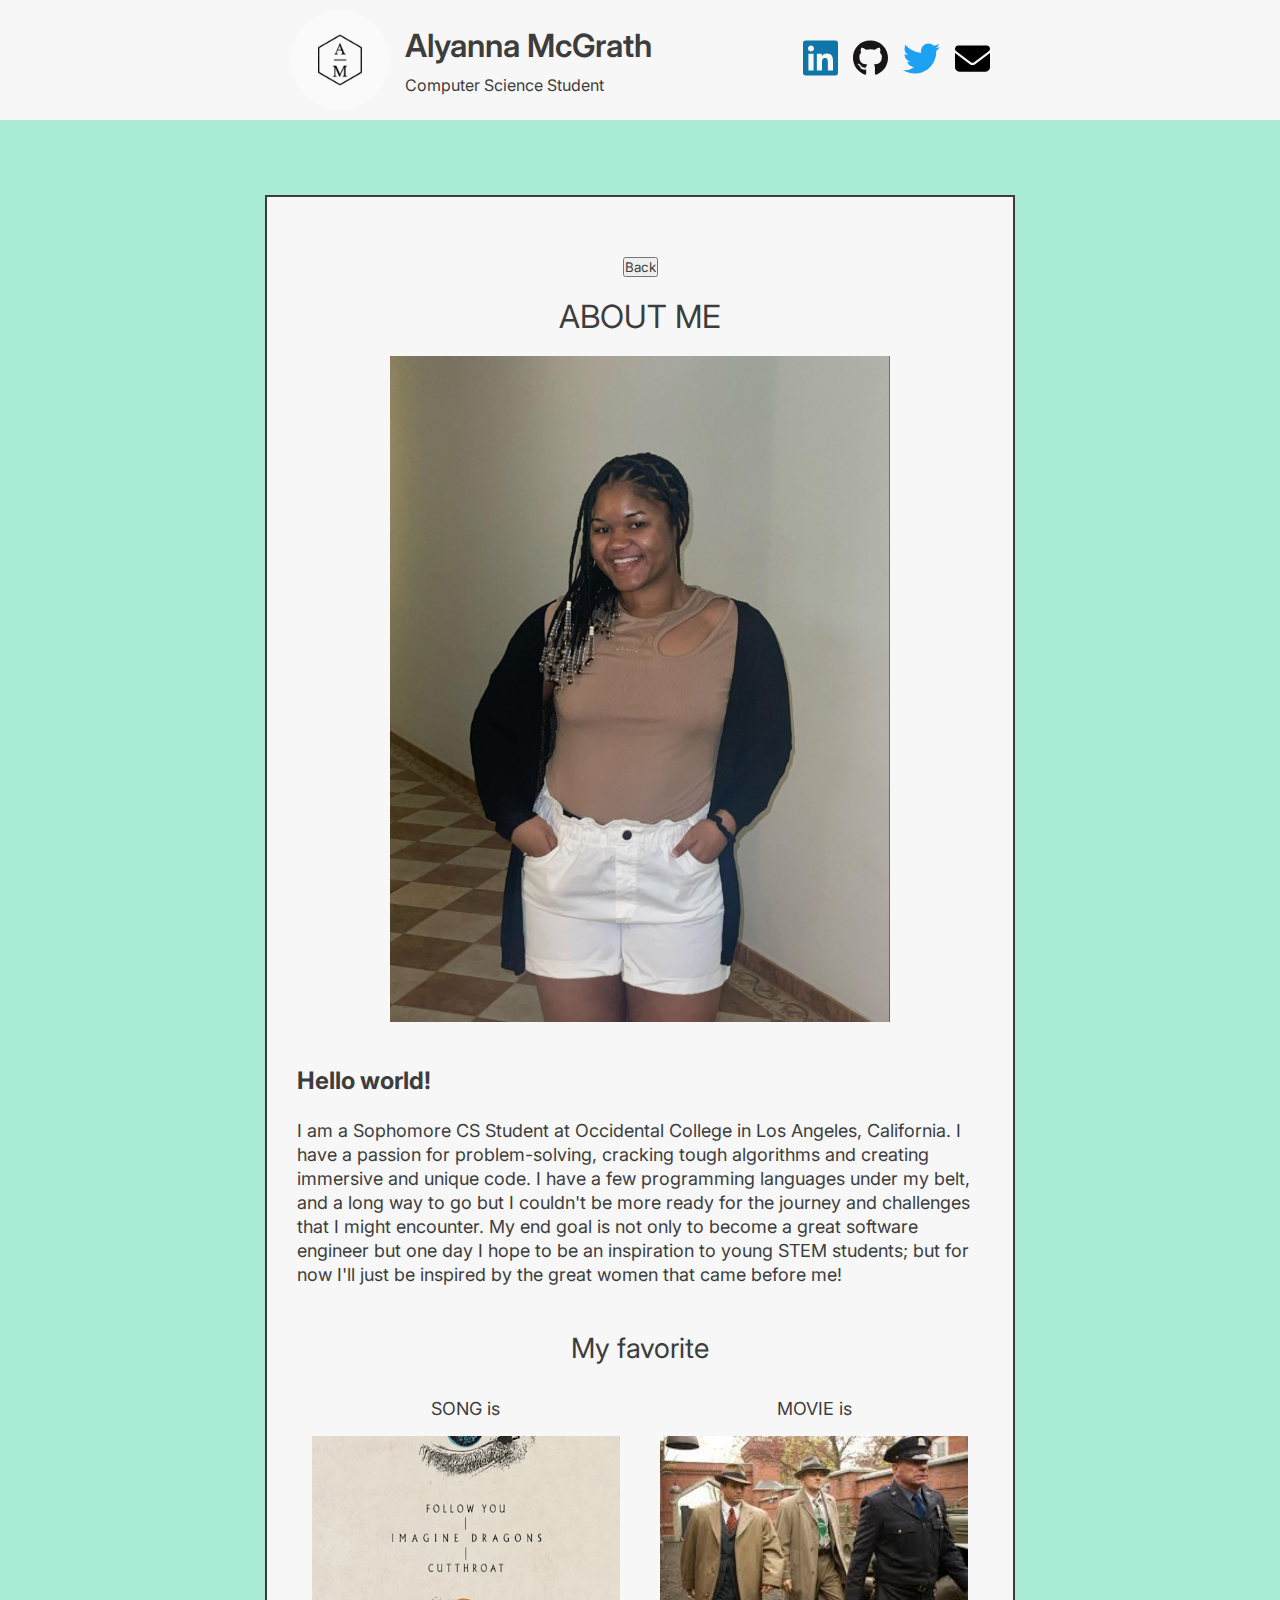
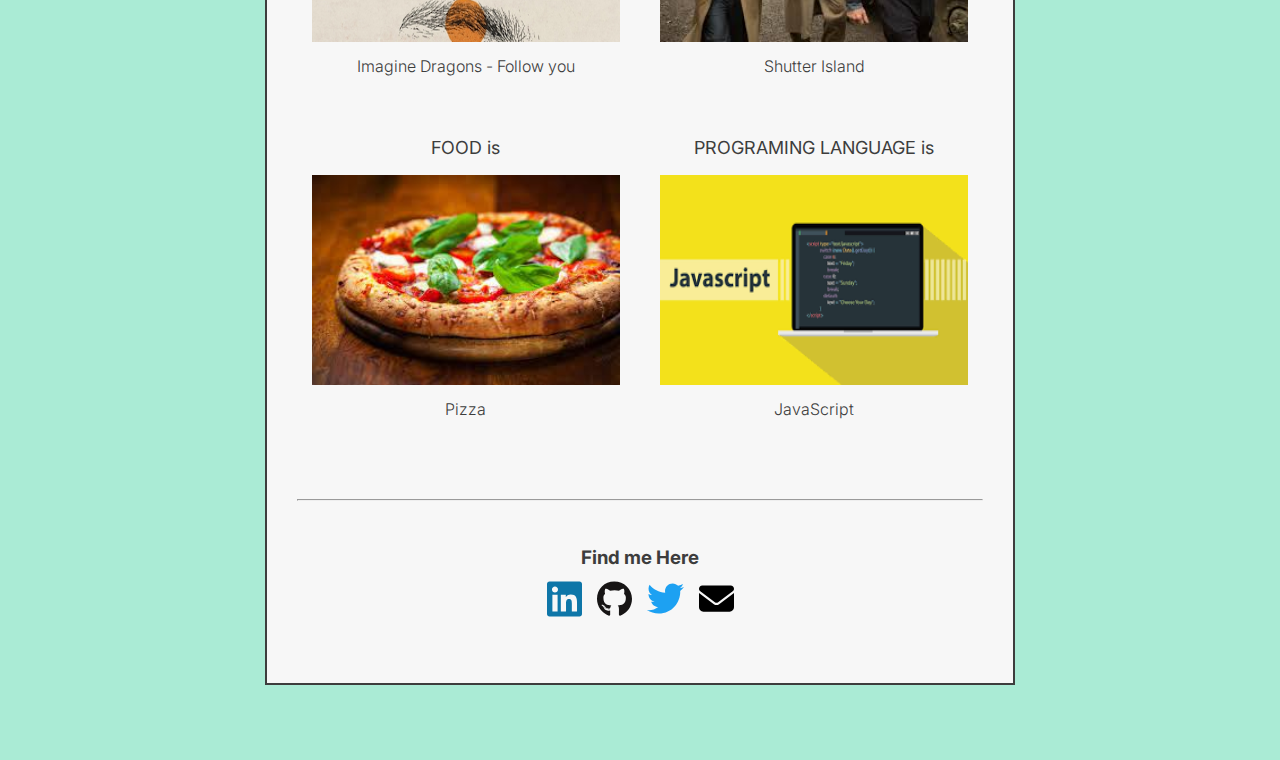
==== about.html @ 4835a9c9 "Update about.html" ====
<!DOCTYPE html>
<html lang="en">
<head>
    <meta charset="UTF-8">
    <meta http-equiv="X-UA-Compatible" content="IE=edge">
    <meta name="viewport" content="width=device-width, initial-scale=1.0">
    <title>Alyanna's personal website | About</title>
    <meta name="description" content="Alyanna's personal website">
    <meta name="author" content="Alyanna McGrath">
    <link rel="preconnect" href="https://fonts.googleapis.com">
    <link rel="preconnect" href="https://fonts.gstatic.com" crossorigin>
    <link href="https://fonts.googleapis.com/css2?family=Inter:wght@300;400;500;600;700&display=swap" rel="stylesheet">
     <link rel="stylesheet" href="./style.css">
</head>
<body>
    <!-- Header start -->
    <header class="header_wrapper">
        <div class="header_inner">
            <a href="./index.html" class="header-item">
                <img class="logo" src="./images_folder/logo.jpg" alt="logo">
                <div>
                    <h1>Alyanna McGrath</h1>
                    <h2>Computer Science Student</h2>
                </div>
            </a>
            <div class="header-item">
                <!-- linkedin -->
                <a href="https://www.linkedin.com/in/alyanna-mcgrath/ ">
                    <svg heihgt="35px" width="35px" xmlns="http://www.w3.org/2000/svg" fill="#0e76a8" viewBox="0 0 448 512"><!--! Font Awesome Pro 6.1.1 by @fontawesome - https://fontawesome.com License - https://fontawesome.com/license (Commercial License) Copyright 2022 Fonticons, Inc. --><path d="M416 32H31.9C14.3 32 0 46.5 0 64.3v383.4C0 465.5 14.3 480 31.9 480H416c17.6 0 32-14.5 32-32.3V64.3c0-17.8-14.4-32.3-32-32.3zM135.4 416H69V202.2h66.5V416zm-33.2-243c-21.3 0-38.5-17.3-38.5-38.5S80.9 96 102.2 96c21.2 0 38.5 17.3 38.5 38.5 0 21.3-17.2 38.5-38.5 38.5zm282.1 243h-66.4V312c0-24.8-.5-56.7-34.5-56.7-34.6 0-39.9 27-39.9 54.9V416h-66.4V202.2h63.7v29.2h.9c8.9-16.8 30.6-34.5 62.9-34.5 67.2 0 79.7 44.3 79.7 101.9V416z"/></svg>
                </a>
                <!-- github -->
                <a href="https://github.com/mcgrath-a ">
                    <svg heihgt="35px" width="35px" xmlns="http://www.w3.org/2000/svg" fill="#171515" viewBox="0 0 496 512"><!--! Font Awesome Pro 6.1.1 by @fontawesome - https://fontawesome.com License - https://fontawesome.com/license (Commercial License) Copyright 2022 Fonticons, Inc. --><path d="M165.9 397.4c0 2-2.3 3.6-5.2 3.6-3.3.3-5.6-1.3-5.6-3.6 0-2 2.3-3.6 5.2-3.6 3-.3 5.6 1.3 5.6 3.6zm-31.1-4.5c-.7 2 1.3 4.3 4.3 4.9 2.6 1 5.6 0 6.2-2s-1.3-4.3-4.3-5.2c-2.6-.7-5.5.3-6.2 2.3zm44.2-1.7c-2.9.7-4.9 2.6-4.6 4.9.3 2 2.9 3.3 5.9 2.6 2.9-.7 4.9-2.6 4.6-4.6-.3-1.9-3-3.2-5.9-2.9zM244.8 8C106.1 8 0 113.3 0 252c0 110.9 69.8 205.8 169.5 239.2 12.8 2.3 17.3-5.6 17.3-12.1 0-6.2-.3-40.4-.3-61.4 0 0-70 15-84.7-29.8 0 0-11.4-29.1-27.8-36.6 0 0-22.9-15.7 1.6-15.4 0 0 24.9 2 38.6 25.8 21.9 38.6 58.6 27.5 72.9 20.9 2.3-16 8.8-27.1 16-33.7-55.9-6.2-112.3-14.3-112.3-110.5 0-27.5 7.6-41.3 23.6-58.9-2.6-6.5-11.1-33.3 2.6-67.9 20.9-6.5 69 27 69 27 20-5.6 41.5-8.5 62.8-8.5s42.8 2.9 62.8 8.5c0 0 48.1-33.6 69-27 13.7 34.7 5.2 61.4 2.6 67.9 16 17.7 25.8 31.5 25.8 58.9 0 96.5-58.9 104.2-114.8 110.5 9.2 7.9 17 22.9 17 46.4 0 33.7-.3 75.4-.3 83.6 0 6.5 4.6 14.4 17.3 12.1C428.2 457.8 496 362.9 496 252 496 113.3 383.5 8 244.8 8zM97.2 352.9c-1.3 1-1 3.3.7 5.2 1.6 1.6 3.9 2.3 5.2 1 1.3-1 1-3.3-.7-5.2-1.6-1.6-3.9-2.3-5.2-1zm-10.8-8.1c-.7 1.3.3 2.9 2.3 3.9 1.6 1 3.6.7 4.3-.7.7-1.3-.3-2.9-2.3-3.9-2-.6-3.6-.3-4.3.7zm32.4 35.6c-1.6 1.3-1 4.3 1.3 6.2 2.3 2.3 5.2 2.6 6.5 1 1.3-1.3.7-4.3-1.3-6.2-2.2-2.3-5.2-2.6-6.5-1zm-11.4-14.7c-1.6 1-1.6 3.6 0 5.9 1.6 2.3 4.3 3.3 5.6 2.3 1.6-1.3 1.6-3.9 0-6.2-1.4-2.3-4-3.3-5.6-2z"/></svg>
                </a>
                <!-- twitter -->
                <a href="https://twitter.com/mcgrathalyanna">
                    <svg heihgt="37px" width="37px" xmlns="http://www.w3.org/2000/svg" viewBox="0 0 512 512" fill="#1DA1F2"><!--! Font Awesome Pro 6.1.1 by @fontawesome - https://fontawesome.com License - https://fontawesome.com/license (Commercial License) Copyright 2022 Fonticons, Inc. --><path d="M459.37 151.716c.325 4.548.325 9.097.325 13.645 0 138.72-105.583 298.558-298.558 298.558-59.452 0-114.68-17.219-161.137-47.106 8.447.974 16.568 1.299 25.34 1.299 49.055 0 94.213-16.568 130.274-44.832-46.132-.975-84.792-31.188-98.112-72.772 6.498.974 12.995 1.624 19.818 1.624 9.421 0 18.843-1.3 27.614-3.573-48.081-9.747-84.143-51.98-84.143-102.985v-1.299c13.969 7.797 30.214 12.67 47.431 13.319-28.264-18.843-46.781-51.005-46.781-87.391 0-19.492 5.197-37.36 14.294-52.954 51.655 63.675 129.3 105.258 216.365 109.807-1.624-7.797-2.599-15.918-2.599-24.04 0-57.828 46.782-104.934 104.934-104.934 30.213 0 57.502 12.67 76.67 33.137 23.715-4.548 46.456-13.32 66.599-25.34-7.798 24.366-24.366 44.833-46.132 57.827 21.117-2.273 41.584-8.122 60.426-16.243-14.292 20.791-32.161 39.308-52.628 54.253z"/></svg>
                </a>
                <!-- mail -->
                <a href="mailto:mcgratha@oxy.edu">
                    <svg heihgt="35px" width="35px" xmlns="http://www.w3.org/2000/svg" viewBox="0 0 512 512"><!--! Font Awesome Pro 6.1.1 by @fontawesome - https://fontawesome.com License - https://fontawesome.com/license (Commercial License) Copyright 2022 Fonticons, Inc. --><path d="M464 64C490.5 64 512 85.49 512 112C512 127.1 504.9 141.3 492.8 150.4L275.2 313.6C263.8 322.1 248.2 322.1 236.8 313.6L19.2 150.4C7.113 141.3 0 127.1 0 112C0 85.49 21.49 64 48 64H464zM217.6 339.2C240.4 356.3 271.6 356.3 294.4 339.2L512 176V384C512 419.3 483.3 448 448 448H64C28.65 448 0 419.3 0 384V176L217.6 339.2z"/></svg>
                </a>
            </div>
        </div>
    </header>
    <!-- Header end -->
    <div class="container_wrapper">
        <div class="container_inner container_about">
              <input type="button" onClick="location.href='index.html'" value='Back'>
            <h2 class="about__title">About me</h2>
             <!-- <INPUT TYPE="button" VALUE="Back" onClick="history.back()"> -->  
            <img class="about__photo" src="./images_folder/personalPhoto.jpg" alt="my photo">
            <div class="about__info">
                <h3>Hello world!</h3>
                <p>I am a Sophomore CS Student at Occidental College in Los Angeles, California. 
                    I have a passion for problem-solving, cracking tough algorithms and creating immersive and unique code.
                    I have a few programming languages under my belt, and a long way to go but I couldn't be more ready for the journey and challenges that
                    I might encounter. My end goal is not only to become a great software engineer but one day I hope to be an inspiration to young STEM students;
                    but for now I'll just be inspired by the great women that came before me!</p>
            </div>
            <h3 class="about__other">My favorite</h3>
            <div class="favorite">
                <div class="favorite-item">
                    <h4>SONG is</h4>
                    <img src="./images_folder/song.jpg" alt="My favorite SONG">
                    <p>Imagine Dragons - Follow you</p>
                </div>
                <div class="favorite-item">
                    <h4>MOVIE is</h4>
                    <img src="./images_folder/movie.jpg" alt="My favorite MOVIE">
                    <p>Shutter Island</p>
                </div>
                <div class="favorite-item">
                    <h4>FOOD is</h4>
                    <img src="./images_folder/pizza.jpg" alt="My favorite FOOD">
                    <p>Pizza</p>
                </div>
                <div class="favorite-item">
                    <h4>PROGRAMING LANGUAGE is</h4>
                    <img src="./images_folder/programLanguage.png" alt="My favorite PROGRAMING LANGUAGE">
                    <p>JavaScript</p>
                </div>
            </div>
            <hr>
            <div class="find-me">
                <h3>Find me Here</h3>
                <div class="social-div">
                    <!-- linkedin -->
                    <a href="https://www.linkedin.com/in/alyanna-mcgrath/ ">
                        <svg heihgt="35px" width="35px" xmlns="http://www.w3.org/2000/svg" fill="#0e76a8" viewBox="0 0 448 512"><!--! Font Awesome Pro 6.1.1 by @fontawesome - https://fontawesome.com License - https://fontawesome.com/license (Commercial License) Copyright 2022 Fonticons, Inc. --><path d="M416 32H31.9C14.3 32 0 46.5 0 64.3v383.4C0 465.5 14.3 480 31.9 480H416c17.6 0 32-14.5 32-32.3V64.3c0-17.8-14.4-32.3-32-32.3zM135.4 416H69V202.2h66.5V416zm-33.2-243c-21.3 0-38.5-17.3-38.5-38.5S80.9 96 102.2 96c21.2 0 38.5 17.3 38.5 38.5 0 21.3-17.2 38.5-38.5 38.5zm282.1 243h-66.4V312c0-24.8-.5-56.7-34.5-56.7-34.6 0-39.9 27-39.9 54.9V416h-66.4V202.2h63.7v29.2h.9c8.9-16.8 30.6-34.5 62.9-34.5 67.2 0 79.7 44.3 79.7 101.9V416z"/></svg>
                    </a>
                    <!-- github -->
                    <a href="https://github.com/mcgrath-a ">
                        <svg heihgt="35px" width="35px" xmlns="http://www.w3.org/2000/svg" fill="#171515" viewBox="0 0 496 512"><!--! Font Awesome Pro 6.1.1 by @fontawesome - https://fontawesome.com License - https://fontawesome.com/license (Commercial License) Copyright 2022 Fonticons, Inc. --><path d="M165.9 397.4c0 2-2.3 3.6-5.2 3.6-3.3.3-5.6-1.3-5.6-3.6 0-2 2.3-3.6 5.2-3.6 3-.3 5.6 1.3 5.6 3.6zm-31.1-4.5c-.7 2 1.3 4.3 4.3 4.9 2.6 1 5.6 0 6.2-2s-1.3-4.3-4.3-5.2c-2.6-.7-5.5.3-6.2 2.3zm44.2-1.7c-2.9.7-4.9 2.6-4.6 4.9.3 2 2.9 3.3 5.9 2.6 2.9-.7 4.9-2.6 4.6-4.6-.3-1.9-3-3.2-5.9-2.9zM244.8 8C106.1 8 0 113.3 0 252c0 110.9 69.8 205.8 169.5 239.2 12.8 2.3 17.3-5.6 17.3-12.1 0-6.2-.3-40.4-.3-61.4 0 0-70 15-84.7-29.8 0 0-11.4-29.1-27.8-36.6 0 0-22.9-15.7 1.6-15.4 0 0 24.9 2 38.6 25.8 21.9 38.6 58.6 27.5 72.9 20.9 2.3-16 8.8-27.1 16-33.7-55.9-6.2-112.3-14.3-112.3-110.5 0-27.5 7.6-41.3 23.6-58.9-2.6-6.5-11.1-33.3 2.6-67.9 20.9-6.5 69 27 69 27 20-5.6 41.5-8.5 62.8-8.5s42.8 2.9 62.8 8.5c0 0 48.1-33.6 69-27 13.7 34.7 5.2 61.4 2.6 67.9 16 17.7 25.8 31.5 25.8 58.9 0 96.5-58.9 104.2-114.8 110.5 9.2 7.9 17 22.9 17 46.4 0 33.7-.3 75.4-.3 83.6 0 6.5 4.6 14.4 17.3 12.1C428.2 457.8 496 362.9 496 252 496 113.3 383.5 8 244.8 8zM97.2 352.9c-1.3 1-1 3.3.7 5.2 1.6 1.6 3.9 2.3 5.2 1 1.3-1 1-3.3-.7-5.2-1.6-1.6-3.9-2.3-5.2-1zm-10.8-8.1c-.7 1.3.3 2.9 2.3 3.9 1.6 1 3.6.7 4.3-.7.7-1.3-.3-2.9-2.3-3.9-2-.6-3.6-.3-4.3.7zm32.4 35.6c-1.6 1.3-1 4.3 1.3 6.2 2.3 2.3 5.2 2.6 6.5 1 1.3-1.3.7-4.3-1.3-6.2-2.2-2.3-5.2-2.6-6.5-1zm-11.4-14.7c-1.6 1-1.6 3.6 0 5.9 1.6 2.3 4.3 3.3 5.6 2.3 1.6-1.3 1.6-3.9 0-6.2-1.4-2.3-4-3.3-5.6-2z"/></svg>
                    </a>
                    <!-- twitter -->
                    <a href="https://twitter.com/mcgrathalyanna">
                        <svg heihgt="37px" width="37px" xmlns="http://www.w3.org/2000/svg" viewBox="0 0 512 512" fill="#1DA1F2"><!--! Font Awesome Pro 6.1.1 by @fontawesome - https://fontawesome.com License - https://fontawesome.com/license (Commercial License) Copyright 2022 Fonticons, Inc. --><path d="M459.37 151.716c.325 4.548.325 9.097.325 13.645 0 138.72-105.583 298.558-298.558 298.558-59.452 0-114.68-17.219-161.137-47.106 8.447.974 16.568 1.299 25.34 1.299 49.055 0 94.213-16.568 130.274-44.832-46.132-.975-84.792-31.188-98.112-72.772 6.498.974 12.995 1.624 19.818 1.624 9.421 0 18.843-1.3 27.614-3.573-48.081-9.747-84.143-51.98-84.143-102.985v-1.299c13.969 7.797 30.214 12.67 47.431 13.319-28.264-18.843-46.781-51.005-46.781-87.391 0-19.492 5.197-37.36 14.294-52.954 51.655 63.675 129.3 105.258 216.365 109.807-1.624-7.797-2.599-15.918-2.599-24.04 0-57.828 46.782-104.934 104.934-104.934 30.213 0 57.502 12.67 76.67 33.137 23.715-4.548 46.456-13.32 66.599-25.34-7.798 24.366-24.366 44.833-46.132 57.827 21.117-2.273 41.584-8.122 60.426-16.243-14.292 20.791-32.161 39.308-52.628 54.253z"/></svg>
                    </a>
                    <!-- email -->
                    <a href="mailto:mcgratha@oxy.edu">
                        <svg heihgt="35px" width="35px" xmlns="http://www.w3.org/2000/svg" viewBox="0 0 512 512"><!--! Font Awesome Pro 6.1.1 by @fontawesome - https://fontawesome.com License - https://fontawesome.com/license (Commercial License) Copyright 2022 Fonticons, Inc. --><path d="M464 64C490.5 64 512 85.49 512 112C512 127.1 504.9 141.3 492.8 150.4L275.2 313.6C263.8 322.1 248.2 322.1 236.8 313.6L19.2 150.4C7.113 141.3 0 127.1 0 112C0 85.49 21.49 64 48 64H464zM217.6 339.2C240.4 356.3 271.6 356.3 294.4 339.2L512 176V384C512 419.3 483.3 448 448 448H64C28.65 448 0 419.3 0 384V176L217.6 339.2z"/></svg>
                    </a>
                </div>
            </div>
        </div>
    </div>
</body>
</html>
---- style.css ----
*{
    box-sizing: border-box;
    color: #3d3d3d;
    font-family: 'Inter', sans-serif;
    margin: 0;
    padding: 0;
    text-decoration: none;
}
body{
    /* site background */
    background-color: #aaebd5; 
    display: flex;
    align-items: center;
    flex-direction: column;
}
.header_wrapper{
    background: #f7f7f7;
    display: flex;
    justify-content: center;
    width: 100%;
}
.header_inner{
    padding: 10px 25px;
    max-width: 750px;
    display: flex;
    justify-content: space-between;
    width: 100%;
}
.header-item{
    display: flex;
    gap: 15px;
    align-items: center;
}
.social-div{
    display: flex;
    gap: 15px;
    align-items: center;
}
.header-item a, .social-div a{
    transition: all .2s;
}
.header-item a:hover, .social-div a:hover{
    opacity: 0.8;
}
.container_wrapper{
    margin: 75px 25px;
    max-width: 750px;
    background: #f7f7f7;
    border: 2px solid #3d3d3d;
}
.logo{
    max-width: 100px;
    border-radius: 999px;
}
h1{
    font-weight: 600;
    margin-bottom: 10px;
}
h2{
    font-size: 16px;
    font-weight: 400;
}
.container_inner{
    padding: 60px 30px;
}
.home__mainImg{
    width: 100%;
    border-bottom: 2px solid #3d3d3d;
}
.home__menu{
    list-style: none;
    display: flex;
    flex-direction: column;
    align-items: center;
    gap:25px;
}
.home__menu a{
    text-transform: uppercase;
    line-height: 32px;
    font-size: 22px;
    font-weight: 500;
    transition: all 0.2s;
    position: relative;
}
.home__menu a:after {
    content: '';
    position: absolute;
    width: 100%;
    transform: scaleX(0);
    height: 2px;
    bottom: 0;
    left: 0;
    background-color: #0087ca;
    transform-origin: bottom right;
    transition: transform 0.25s ease-out;
}
.home__menu a:hover:after {
    transform: scaleX(1);
    transform-origin: bottom left;
}
hr{
    width: 100%;
    height: 2px;
    background: #3d3d3d;
    color: #3d3d3d;
    margin: 25px 0;
}
.find-me{
    display: flex;
    flex-direction: column;
    align-items: center;
    gap: 10px;
}
.about__title{
    font-size: 32px;
    text-transform: uppercase;
}
.about__photo{
    max-width: 500px;
    width: 100%;
}
.container_about{
    display: flex;
    flex-direction: column;
    align-items: center;
    gap: 20px;
}
.about__info h3{
    font-size: 24px;
    margin-top: 24px;
    margin-bottom: 24px;
}
.about__info p{
    font-size: 18px;
    font-weight: 400;
    line-height: 24px;
}
.about__other{
    font-size: 28px;
    margin-top: 24px;
    margin-bottom: 12px;
    font-weight: 400;
}
.favorite{
    width: 100%;
    display: flex;
    flex-wrap: wrap;
    gap: 25px;
    justify-content: space-evenly
}
.favorite-item{
    max-width: 45%;
    width: 100%;
    display: flex;
    flex-direction: column;
    align-items: center;
    gap: 15px;
}
.favorite-item h4{
    font-weight: 400;
    font-size: 18px;
    text-align: center;
    line-height: 24px;
}
.favorite-item img{
    max-height: 250px;
    height: 100%;
    width: 100%;
}
.favorite-item p{
    font-weight: 300;
    font-size: 16px;
    text-align: center;
    line-height: 18px;
    margin-bottom: 36px;
}
.container_portfolio{
    display: flex;
    flex-direction: column;
    align-items: center;
}
.container_portfolio h2{
    text-transform: uppercase;
    font-size: 32px;
}
.portfolio__list{
    display: flex;
    flex-wrap: wrap;
    justify-content: center;
    gap: 10px;
    align-items: stretch
}
.portfolio__list a{
    max-width: 48%;
    width: 100%;
    margin-bottom: 50px;
    border: 1px solid #3d3d3d;
    padding: 35px 15px;
    border-radius: 10px;
    transition: all 0.3s;
    display: flex;
    flex-direction: column;
}
.portfolio__list a:hover{
    transform: translateY(-10px);
    box-shadow: rgba(0, 0, 0, 0.35) 0px 5px 15px;
}
.portfolio__list a h5{
    text-align: center;
    font-size: 24px;
    margin-bottom: 12px;
    font-weight: 500;
}
.portfolio__list a p{
    text-align: center;
    margin-top: 12px;
    font-size: 16px;
    line-height: 24px;
}
.container_portfolio a img{
    width: 100% ;
    height: 200px;
    border: 2px solid #3d3d3d;
    border-radius: 9px;
}

.blog__title{
    font-weight: 400;
    font-size: 28px;
    text-align: center;
}
.blog__article-item{
    border-top: #3d3d3d57 solid 1px;
    padding-top: 25px;
    margin-top: 25px;
}
.article-item__time{
    font-size: 16px;
    font-weight: 300;
    margin-bottom: 12px;
}
.article-item__title{
    font-size: 24px;
    line-height: 32px;
    text-decoration: underline;
}
.article-item__text{
    font-size: 16px;
    line-height: 24px;
}
.blog__img{
    width: 100%;
}
.article-content p{
    line-height: 1.625rem;
    margin-bottom: 1.625rem;
    margin: 25px 0;
}
.article-content b{
    font-weight: 600;
}
.article-content h4{
    margin-top: 50px;
    font-size: 28px;
}

@media screen and (max-width: 750px) {
    .portfolio__list a{
        max-width: 100%;
    }
    .portfolio__list a img{
        height: 100%;
    }
}
@media screen and (max-width: 675px) {
    .header_inner{
        flex-direction: column;
        align-items: center;
        row-gap: 20px;
    }
    .container_wrapper{
        margin: 50px 10px;
    }
    .favorite-item{
        max-width: 100%;
    }
    .favorite-item h4{
        font-size: 24px;
        line-height: 28px;
    }
}
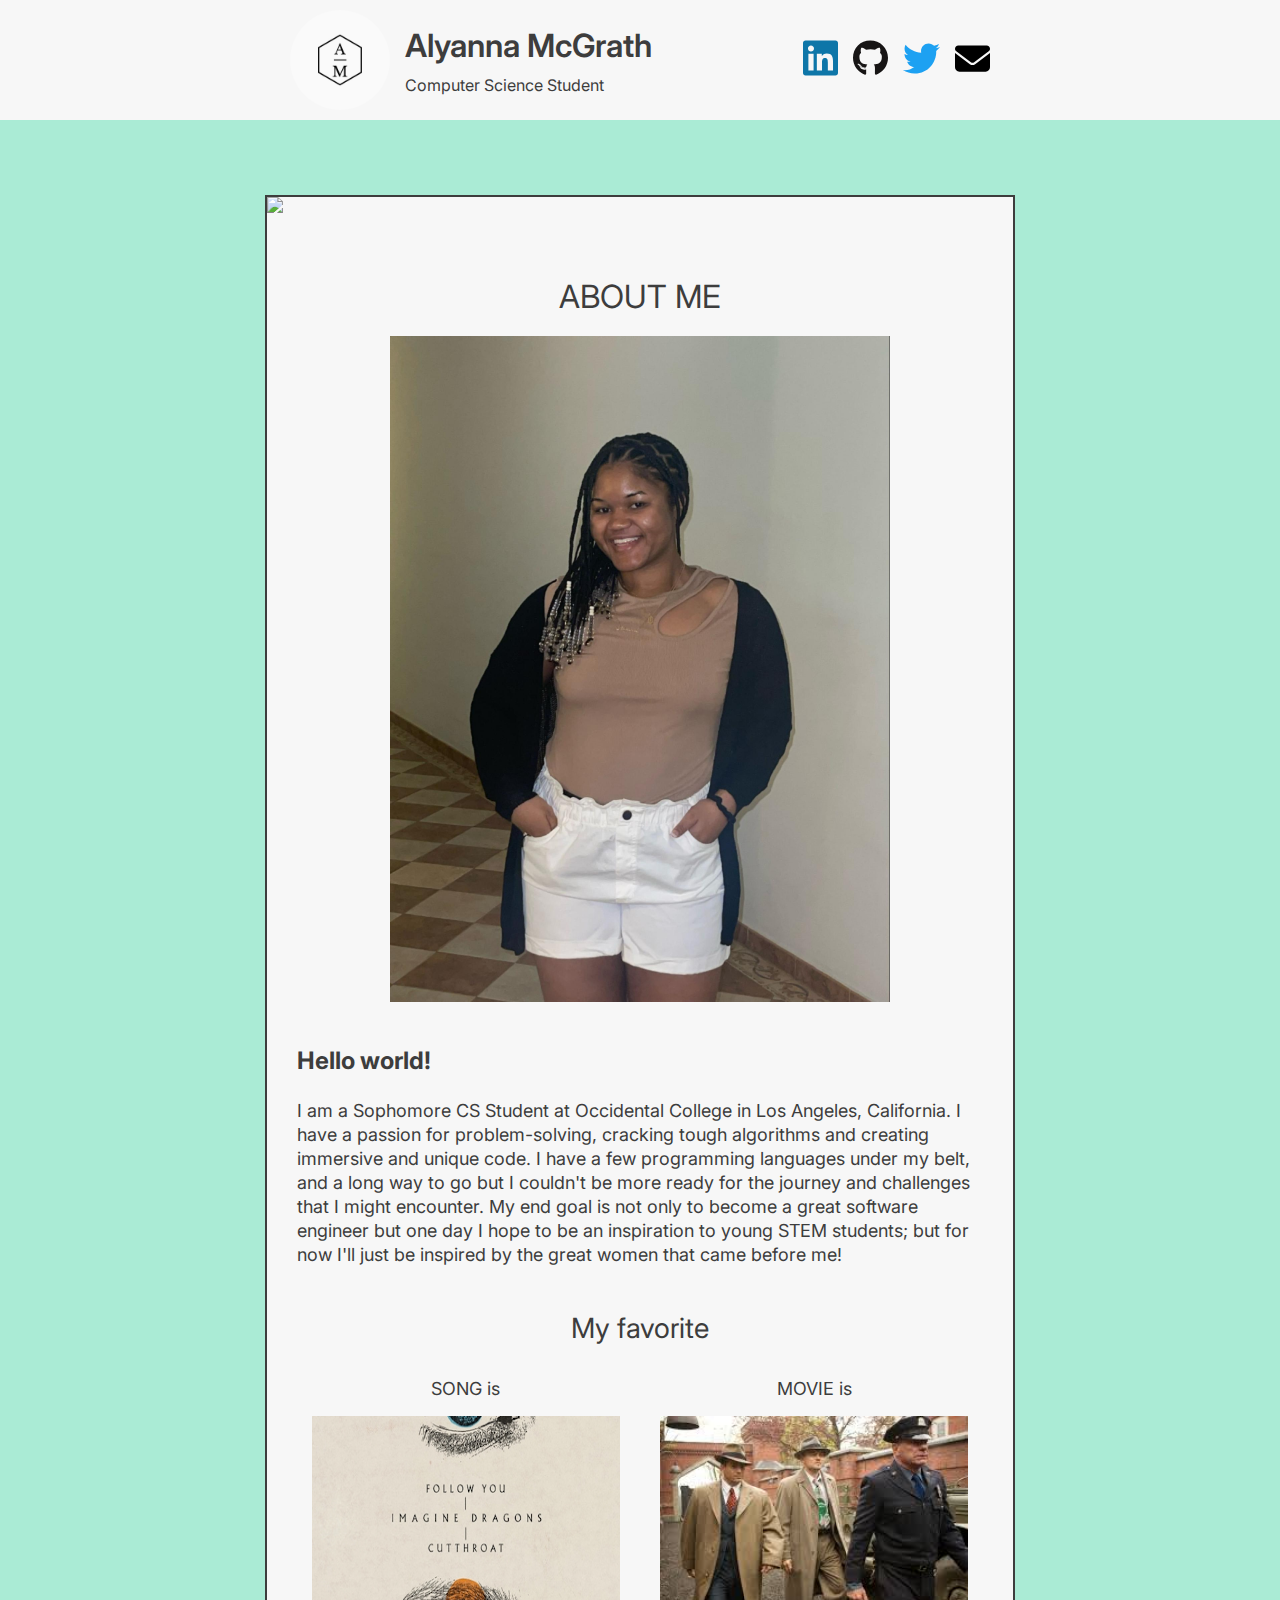
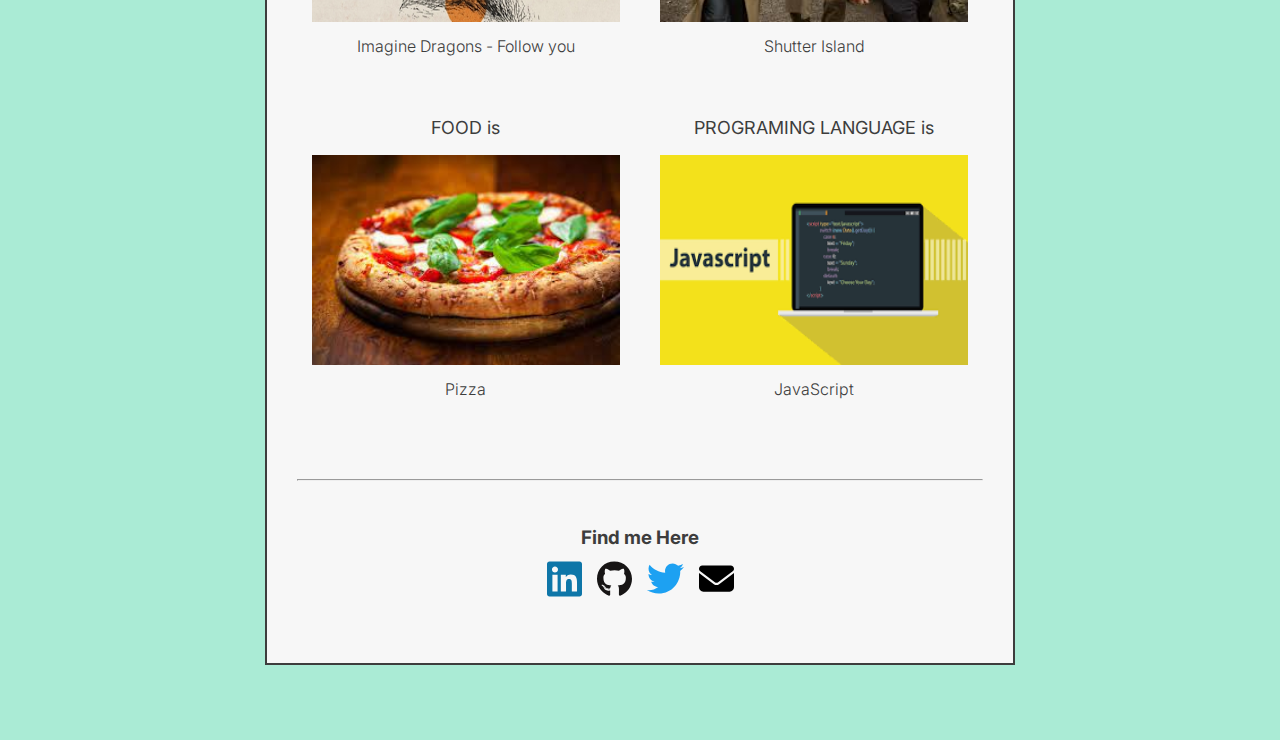
==== commit 51976906: "adding back button to pages" ====
--- a/about.html
+++ b/about.html
@@ -45,8 +45,11 @@
     </header>
     <!-- Header end -->
     <div class="container_wrapper">
+        <a href= "https://mcgrath-a.github.io/mcgrath-a.io/index.html" >
+                    <img src= "https://icon-library.com/images/return-button-icon/return-button-icon-17.jpg" style="align:top; width:35; height:35px; border:none;" >
+                    </a>
         <div class="container_inner container_about">
-              <input type="button" onClick="location.href='index.html'" value='Back'>
+<!--            <input type="button" onClick="location.href='index.html'" value='Back'>-->
             <h2 class="about__title">About me</h2>
              <!-- <INPUT TYPE="button" VALUE="Back" onClick="history.back()"> -->  
             <img class="about__photo" src="./images_folder/personalPhoto.jpg" alt="my photo">
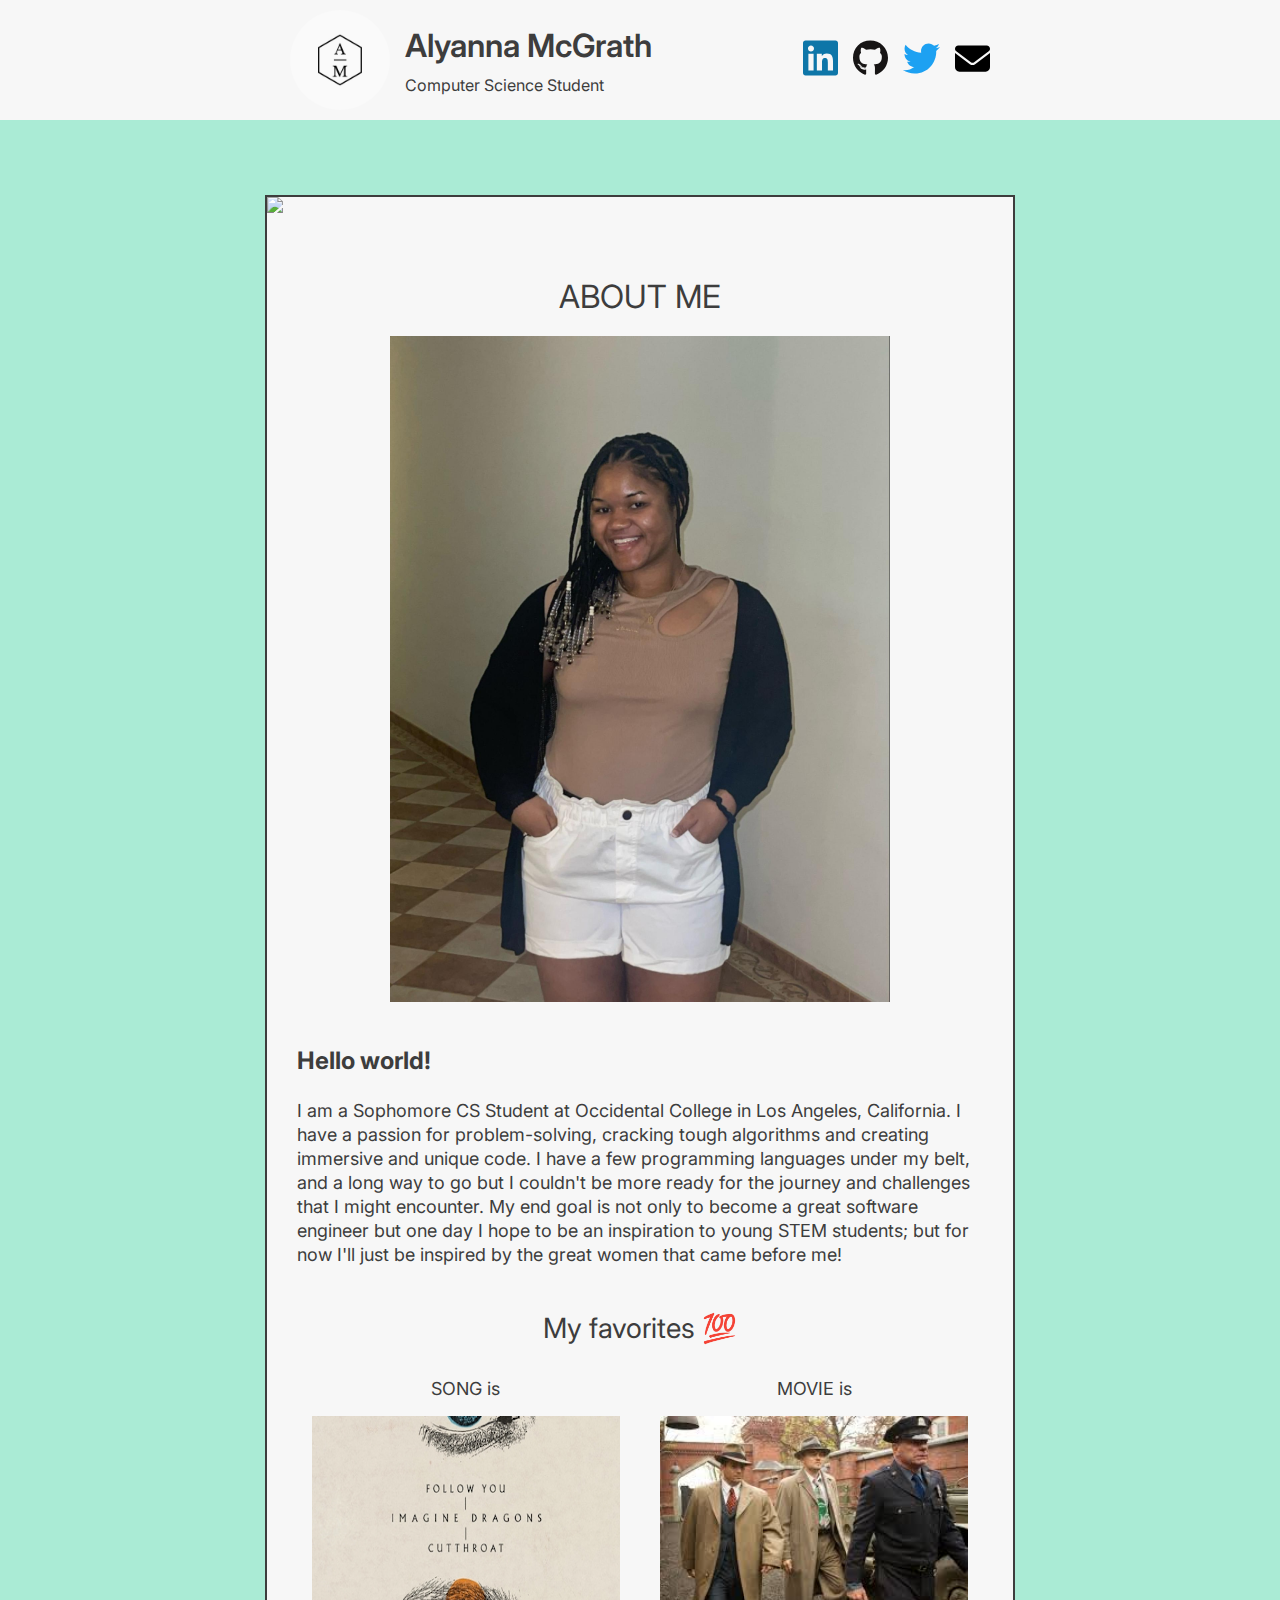
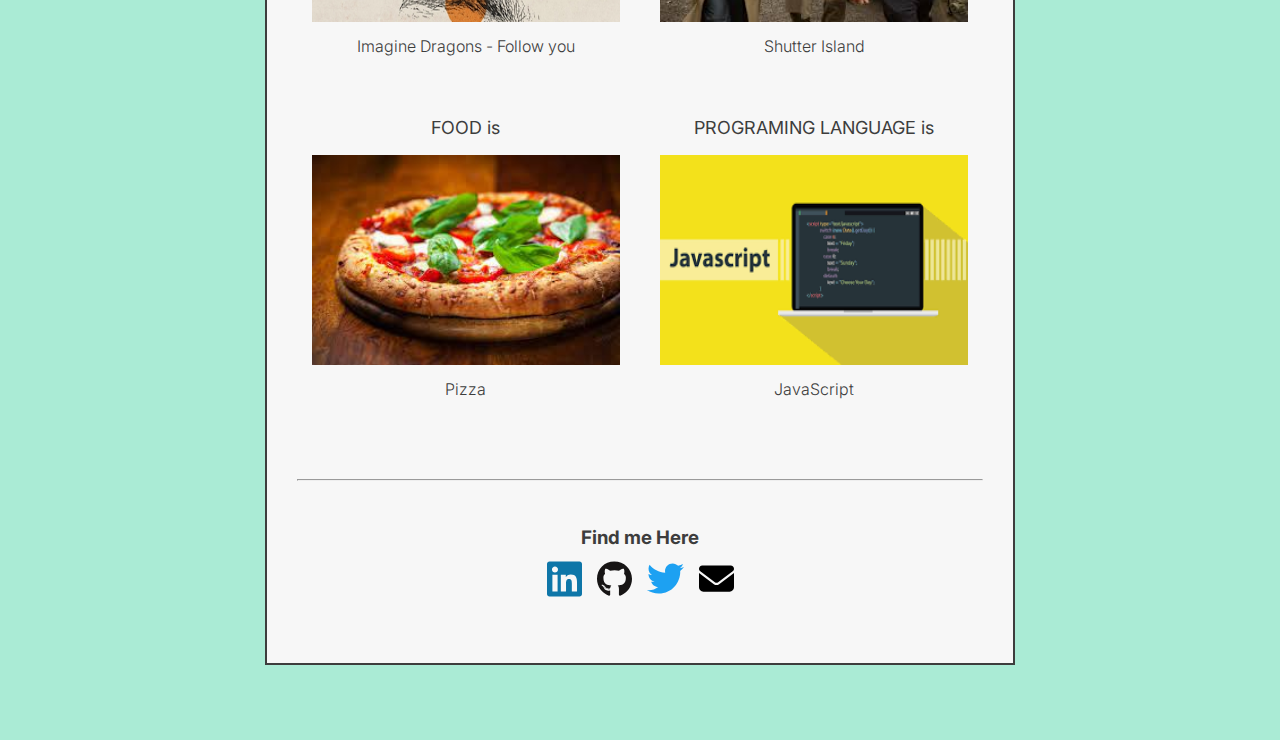
==== commit ec67d7c9: "Update about.html" ====
--- a/about.html
+++ b/about.html
@@ -10,7 +10,7 @@
     <link rel="preconnect" href="https://fonts.googleapis.com">
     <link rel="preconnect" href="https://fonts.gstatic.com" crossorigin>
     <link href="https://fonts.googleapis.com/css2?family=Inter:wght@300;400;500;600;700&display=swap" rel="stylesheet">
-     <link rel="stylesheet" href="./style.css">
+    <link rel="stylesheet" href="./style.css">
 </head>
 <body>
     <!-- Header start -->
@@ -61,7 +61,7 @@
                     I might encounter. My end goal is not only to become a great software engineer but one day I hope to be an inspiration to young STEM students;
                     but for now I'll just be inspired by the great women that came before me!</p>
             </div>
-            <h3 class="about__other">My favorite</h3>
+            <h3 class="about__other">My favorites 💯 </h3>
             <div class="favorite">
                 <div class="favorite-item">
                     <h4>SONG is</h4>
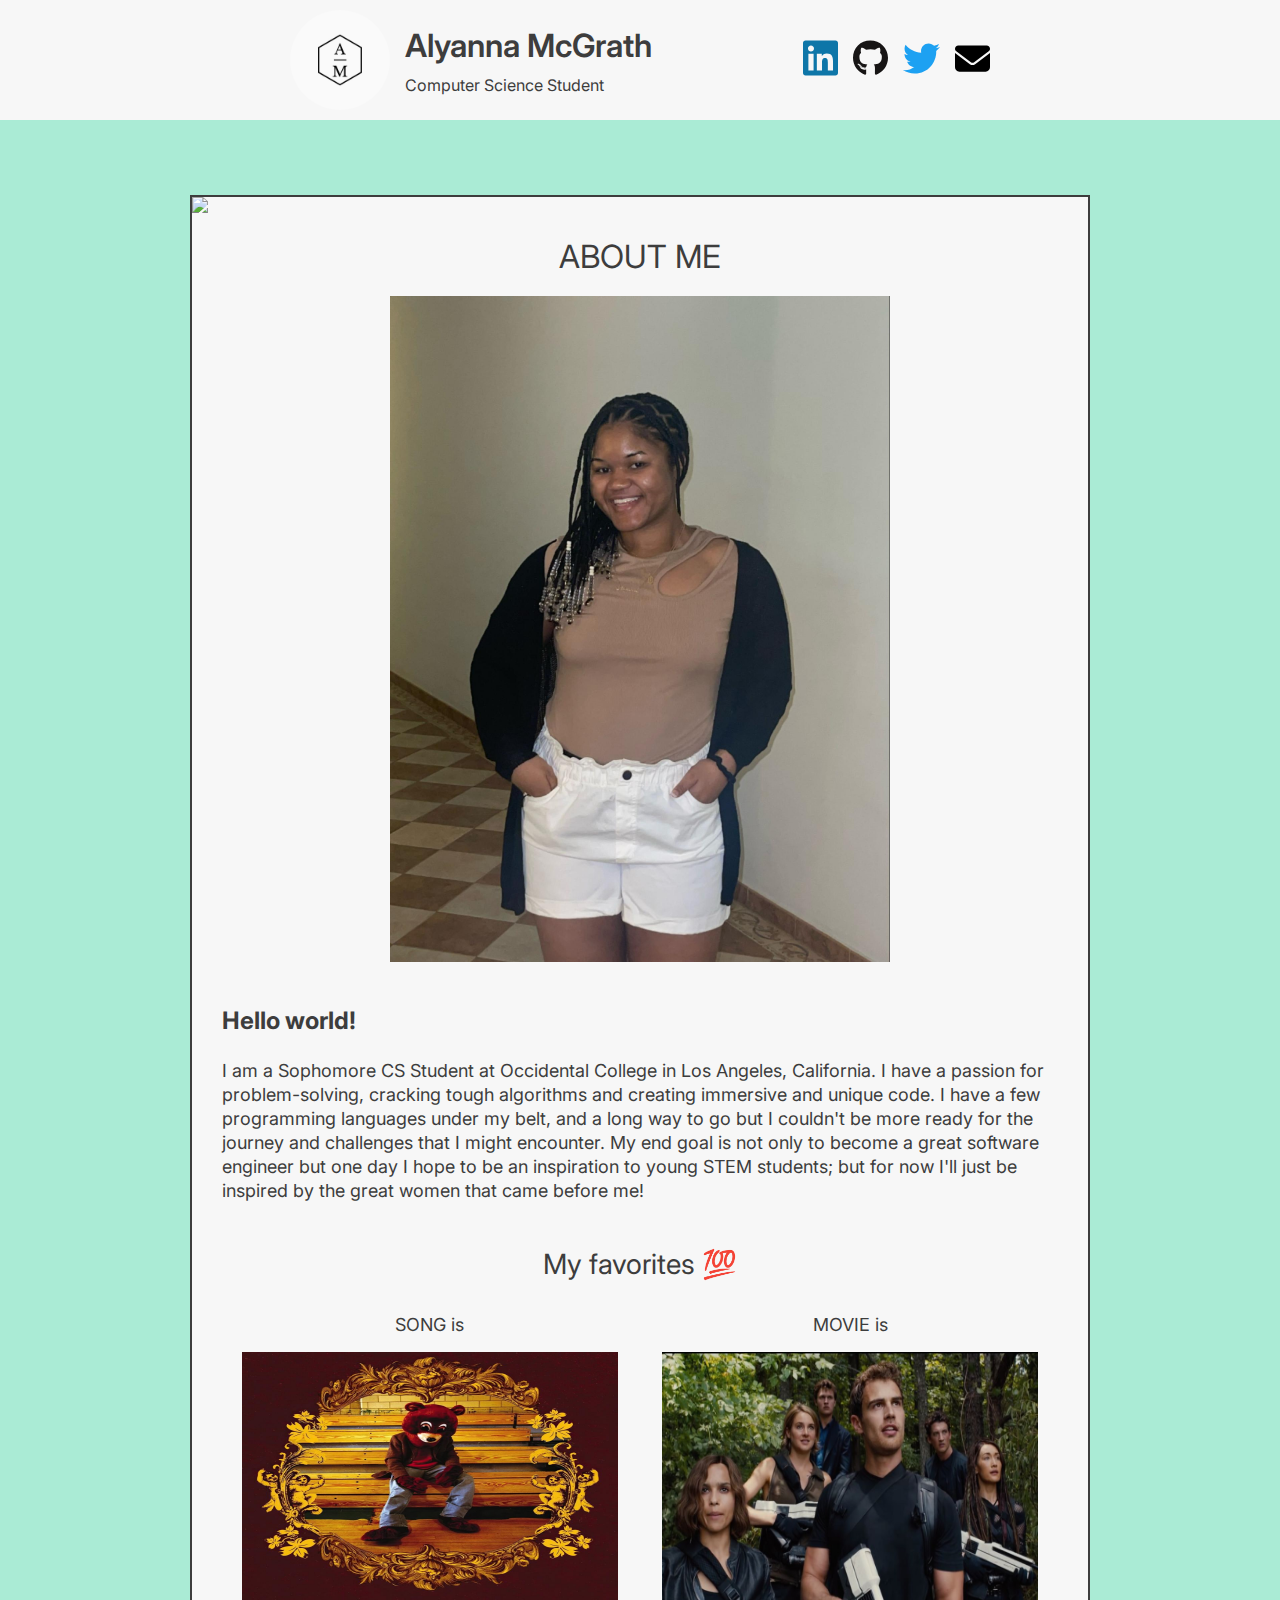
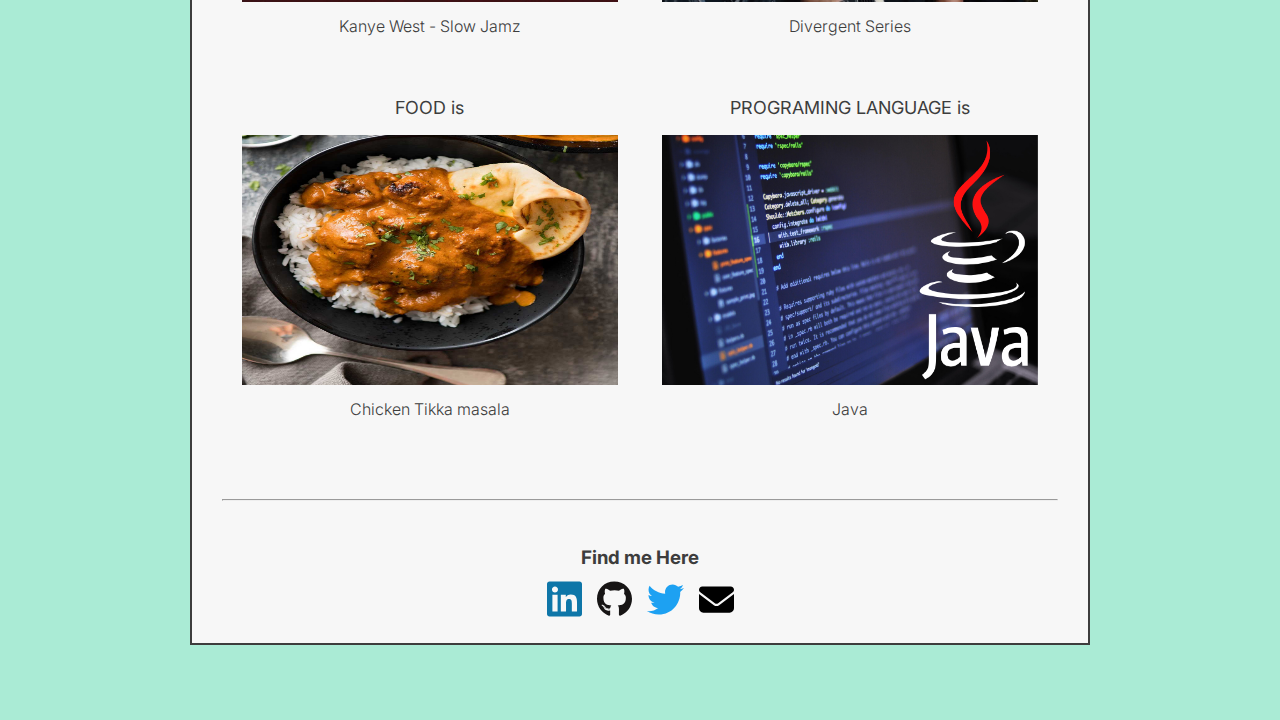
==== commit 2531462a: "changing about.html also changing width of container" ====
--- a/about.html
+++ b/about.html
@@ -65,23 +65,23 @@
             <div class="favorite">
                 <div class="favorite-item">
                     <h4>SONG is</h4>
-                    <img src="./images_folder/song.jpg" alt="My favorite SONG">
-                    <p>Imagine Dragons - Follow you</p>
+                    <img src="./images_folder/favorite_song.jpg" alt="My favorite SONG">
+                    <p>Kanye West - Slow Jamz</p>
                 </div>
                 <div class="favorite-item">
                     <h4>MOVIE is</h4>
-                    <img src="./images_folder/movie.jpg" alt="My favorite MOVIE">
-                    <p>Shutter Island</p>
+                    <img src="./images_folder/favorite_movie.jpeg" alt="My favorite MOVIE">
+                    <p>Divergent Series</p>
                 </div>
                 <div class="favorite-item">
                     <h4>FOOD is</h4>
-                    <img src="./images_folder/pizza.jpg" alt="My favorite FOOD">
-                    <p>Pizza</p>
+                    <img src="./images_folder/favorite_food.jpeg" alt="My favorite FOOD">
+                    <p>Chicken Tikka masala</p>
                 </div>
                 <div class="favorite-item">
                     <h4>PROGRAMING LANGUAGE is</h4>
-                    <img src="./images_folder/programLanguage.png" alt="My favorite PROGRAMING LANGUAGE">
-                    <p>JavaScript</p>
+                    <img src="./images_folder/favorite_language.png" alt="My favorite PROGRAMING LANGUAGE">
+                    <p>Java</p>
                 </div>
             </div>
             <hr>
--- a/style.css
+++ b/style.css
@@ -1,3 +1,6 @@
+@import url("https://use.fontawesome.com/releases/v5.13.0/css/all.css");
+@import url("https://fonts.googleapis.com/css?family=Source+Sans+Pro:300");
+
 *{
     box-sizing: border-box;
     color: #3d3d3d;
@@ -33,6 +36,7 @@
 }
 .social-div{
     display: flex;
+    flex-direction: row;
     gap: 15px;
     align-items: center;
 }
@@ -44,7 +48,8 @@
 }
 .container_wrapper{
     margin: 75px 25px;
-    max-width: 750px;
+    max-width: 900px;
+    /*max-width was originally 750*/
     background: #f7f7f7;
     border: 2px solid #3d3d3d;
 }
@@ -59,9 +64,11 @@
 h2{
     font-size: 16px;
     font-weight: 400;
+
 }
 .container_inner{
-    padding: 60px 30px;
+    padding: 20px 30px;
+    originally 60px 30 px
 }
 .home__mainImg{
     width: 100%;
@@ -264,6 +271,28 @@
     font-size: 28px;
 }
 
+/* coursework page responsive sizing */
+@media(min-width: 1500px) {
+    #coursework {
+        transform: scale(1.5);
+
+    }
+    .courseworkContainer {
+        width: 40%;
+    }
+}
+
+@media(max-width: 576px) {
+    #coursework {
+        padding: 0;
+        max-width: none;
+    }
+
+    #coursework img {
+        max-width: none;
+    }
+}
+
 @media screen and (max-width: 750px) {
     .portfolio__list a{
         max-width: 100%;
@@ -288,4 +317,113 @@
         font-size: 24px;
         line-height: 28px;
     }
-}+}
+
+#courseworkContainer {
+    display: flex;
+    flex-direction: row;
+    flex-wrap: wrap;
+    justify-content: center;
+
+}
+.courseworkContainer {
+    position: relative;
+    padding: 10px;
+}
+
+.image {
+    display: block;
+    width: 100%;
+    height: auto;
+    max-width: 40vw;
+    border: 1px solid;
+    border-radius: 5px;
+    border-color: #FFC107;
+  }
+
+.overlay {
+    position: absolute;
+    top: 0;
+    bottom: 0;
+    left: 0;
+    right: 0;
+    height: 100%;
+    width: 100%;
+    opacity: 0;
+    background-color: transparent;
+  }
+
+.courseworkContainer:hover .overlay {
+    opacity: 1;
+}
+.courseworkContainer:hover .image {
+    opacity: .3;
+}
+
+.courseworkContainer:hover #oxy-os-website{
+    opacity: .1;
+}
+
+.text {
+    color: black;
+    font-size: 20px;
+    position: absolute;
+    top: 50%;
+    left: 50%;
+    -webkit-transform: translate(-50%, -50%);
+    -ms-transform: translate(-50%, -50%);
+    transform: translate(-50%, -50%);
+    text-align: center;
+  }
+
+
+
+.block:hover {
+  background-color: #04AA6D;
+  color: white;
+}
+
+
+
+
+
+
+
+
+.collapsible {
+  background-color: #777;
+  color: white;
+  cursor: pointer;
+  padding: 18px;
+  width: 100%;
+  border: none;
+  text-align: left;
+  outline: 1.5px solid grey;
+  font-size: 15px;
+}
+
+.active, .collapsible:hover {
+  background-color: #555;
+}
+
+.collapsible:after {
+  content: '\002B';
+  color: white;
+  font-weight: bold;
+  float: right;
+  margin-left: 5px;
+}
+
+.active:after {
+  content: "\2212";
+}
+
+.content {
+  font-size: 13px;
+  padding: 0 18px;
+  max-height: 0;
+  overflow: hidden;
+  transition: max-height 0.2s ease-out;
+  background-color: #f1f1f1;
+}
+
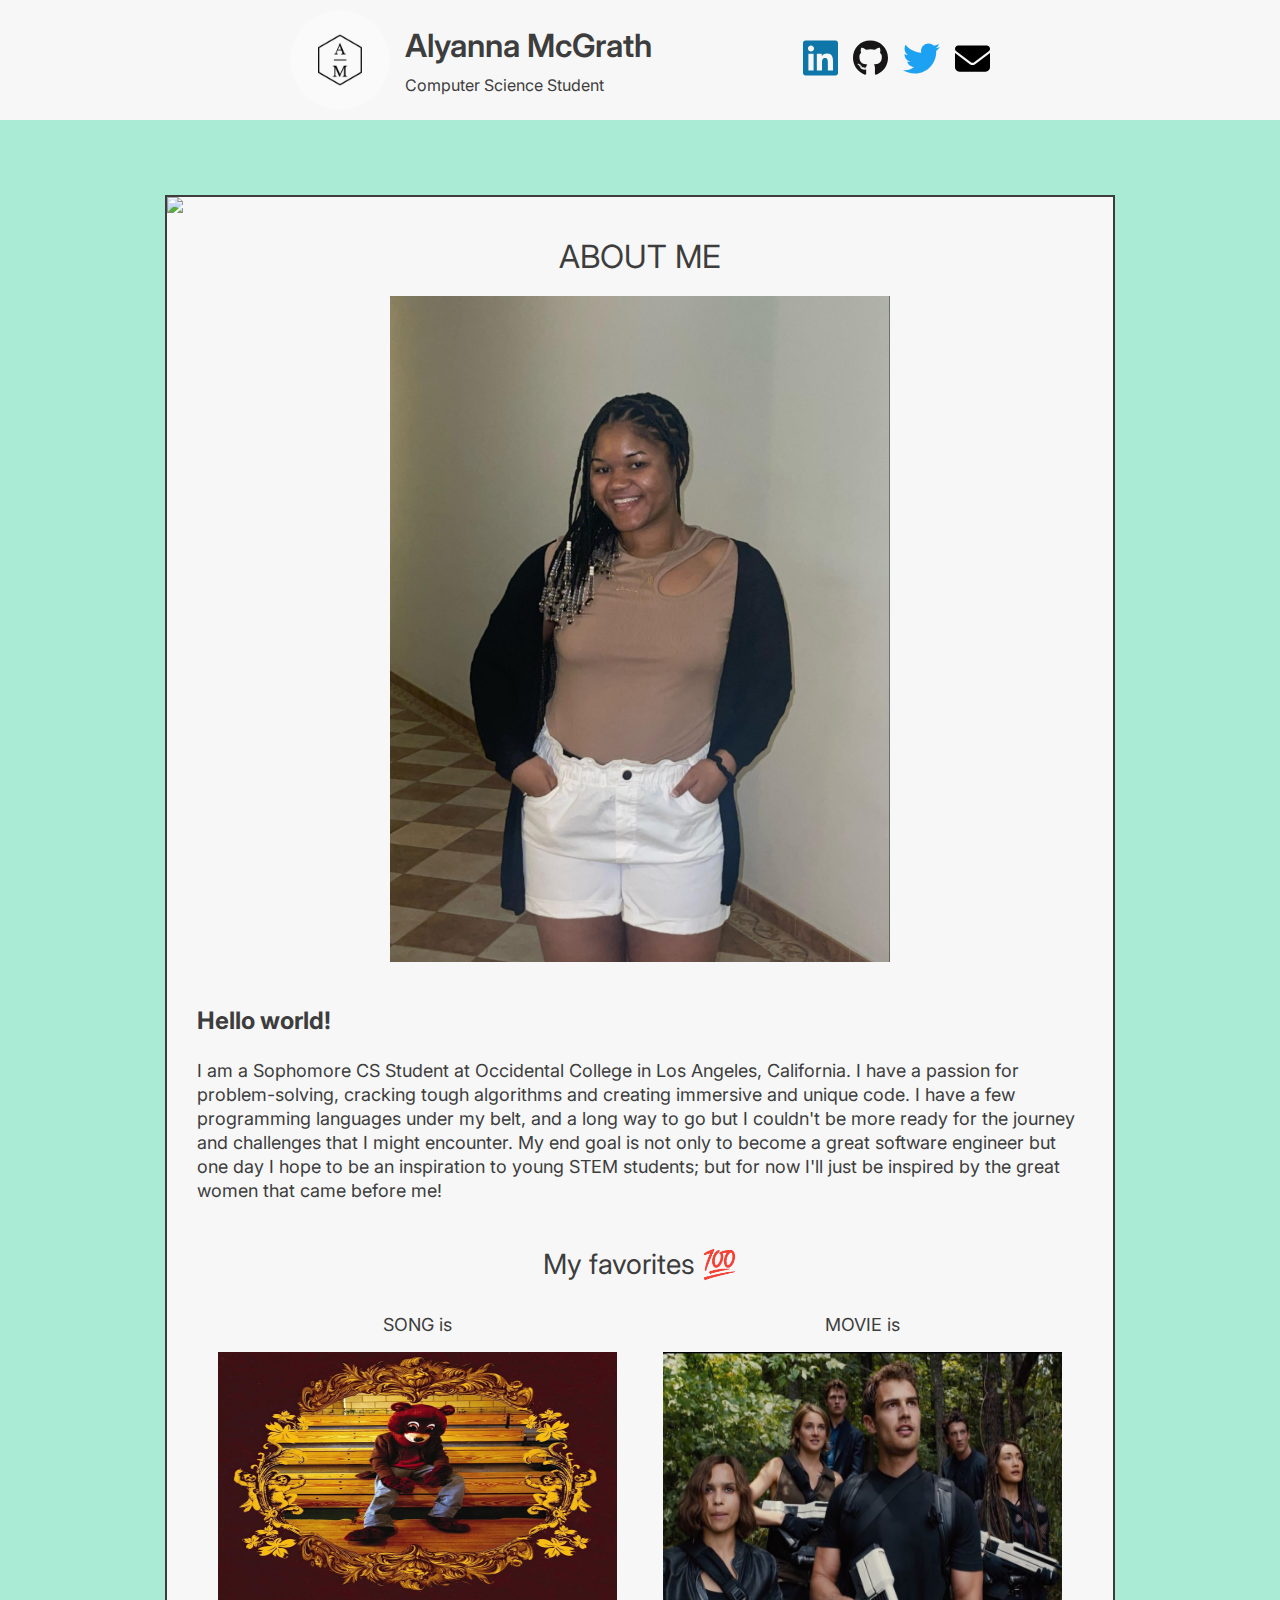
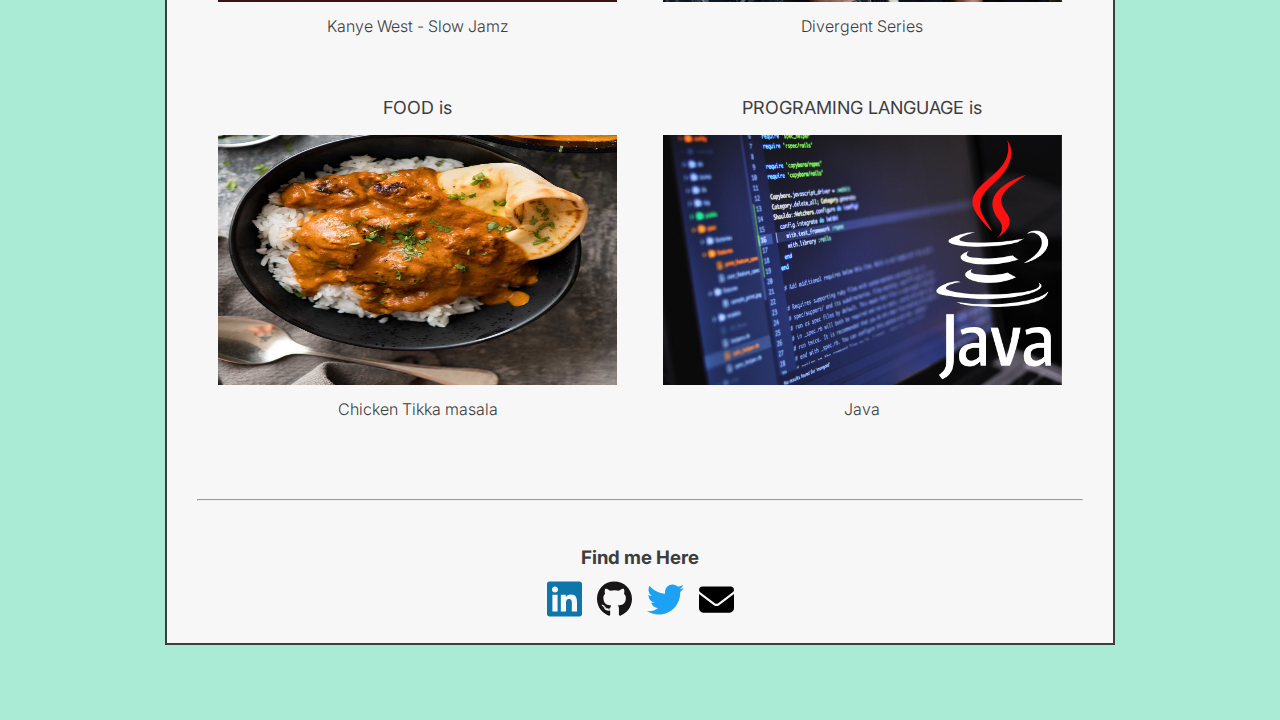
==== commit e2cff849: "adding favicon to all pages" ====
--- a/about.html
+++ b/about.html
@@ -10,6 +10,7 @@
     <link rel="preconnect" href="https://fonts.googleapis.com">
     <link rel="preconnect" href="https://fonts.gstatic.com" crossorigin>
     <link href="https://fonts.googleapis.com/css2?family=Inter:wght@300;400;500;600;700&display=swap" rel="stylesheet">
+    <link rel="icon" href="./images_folder/logo.jpg">
     <link rel="stylesheet" href="./style.css">
 </head>
 <body>
--- a/style.css
+++ b/style.css
@@ -48,7 +48,7 @@
 }
 .container_wrapper{
     margin: 75px 25px;
-    max-width: 900px;
+    max-width: 950px;
     /*max-width was originally 750*/
     background: #f7f7f7;
     border: 2px solid #3d3d3d;
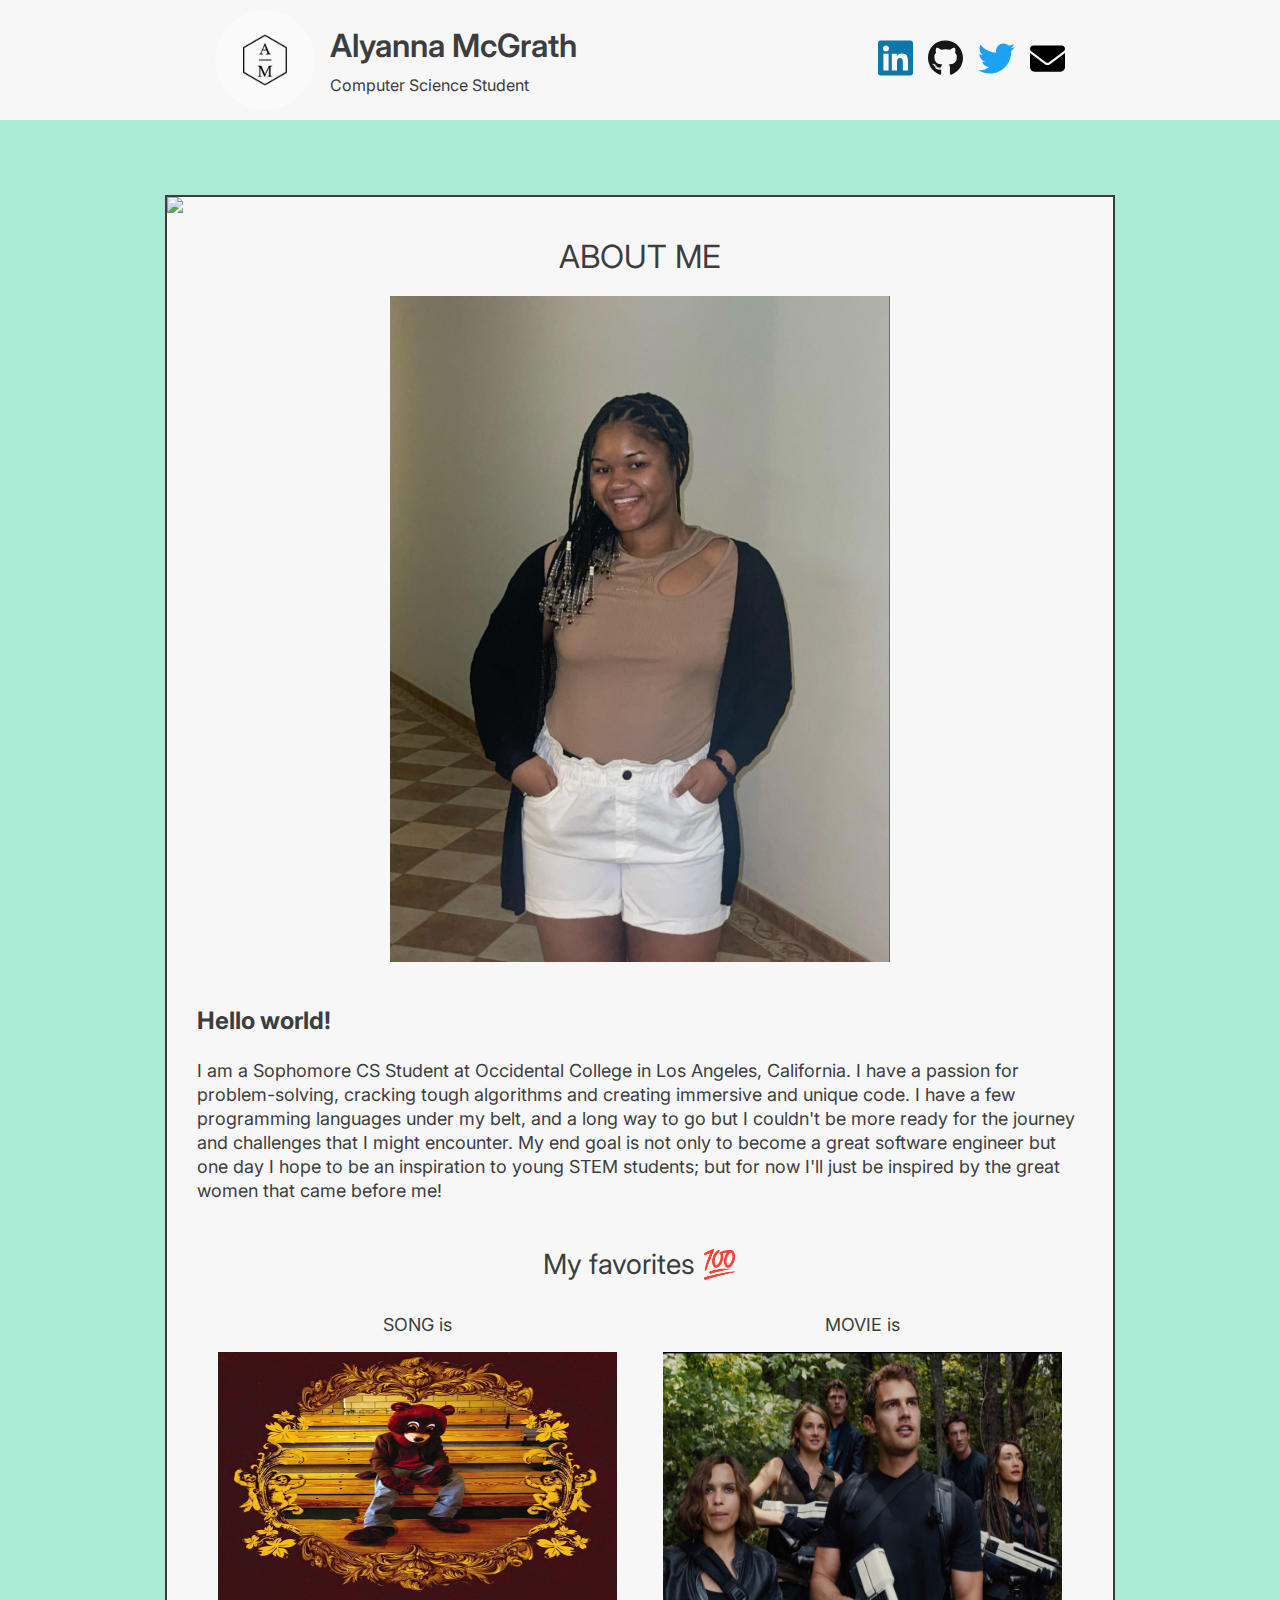
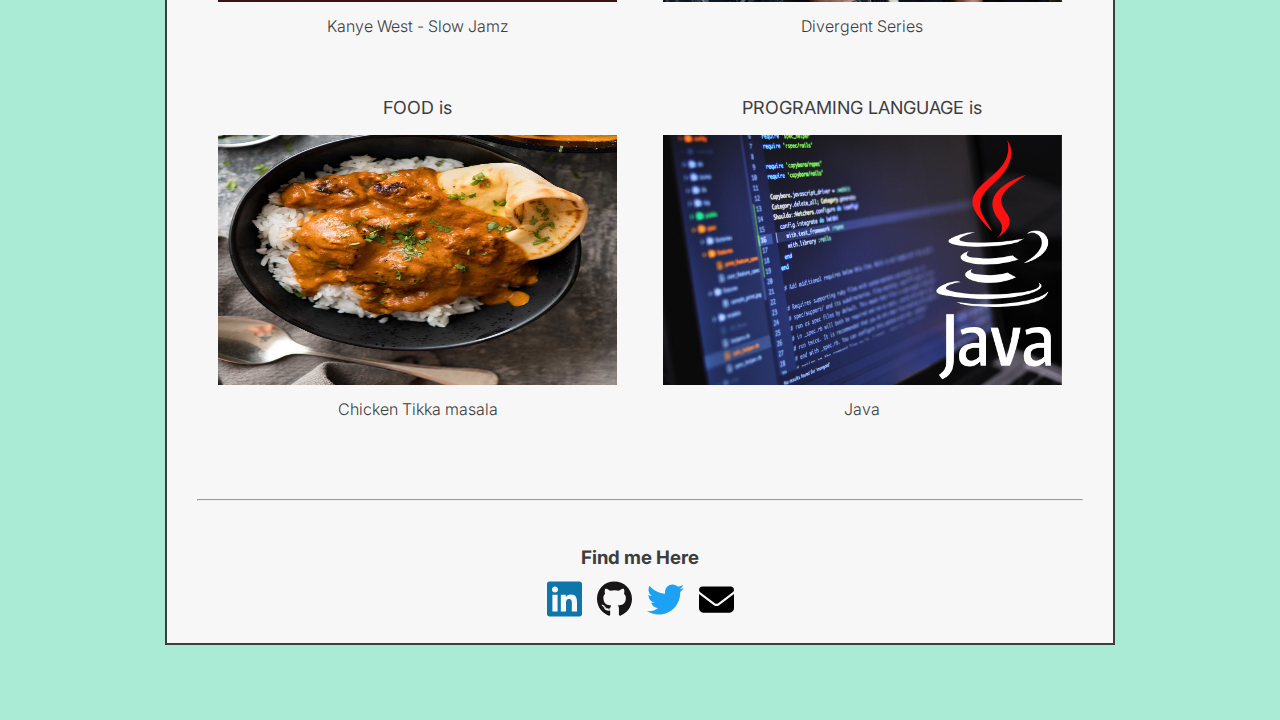
==== commit 2fb743aa: "changing color of pdf viewer" ====
--- a/about.html
+++ b/about.html
@@ -45,6 +45,7 @@
         </div>
     </header>
     <!-- Header end -->
+<!--    home icon link https://cdn-icons-png.flaticon.com/512/69/69524.png-->
     <div class="container_wrapper">
         <a href= "https://mcgrath-a.github.io/mcgrath-a.io/index.html" >
                     <img src= "https://icon-library.com/images/return-button-icon/return-button-icon-17.jpg" style="align:top; width:35; height:35px; border:none;" >
--- a/style.css
+++ b/style.css
@@ -24,7 +24,8 @@
 }
 .header_inner{
     padding: 10px 25px;
-    max-width: 750px;
+    max-width: 900px;
+    /*max-width was originally 750*/
     display: flex;
     justify-content: space-between;
     width: 100%;
